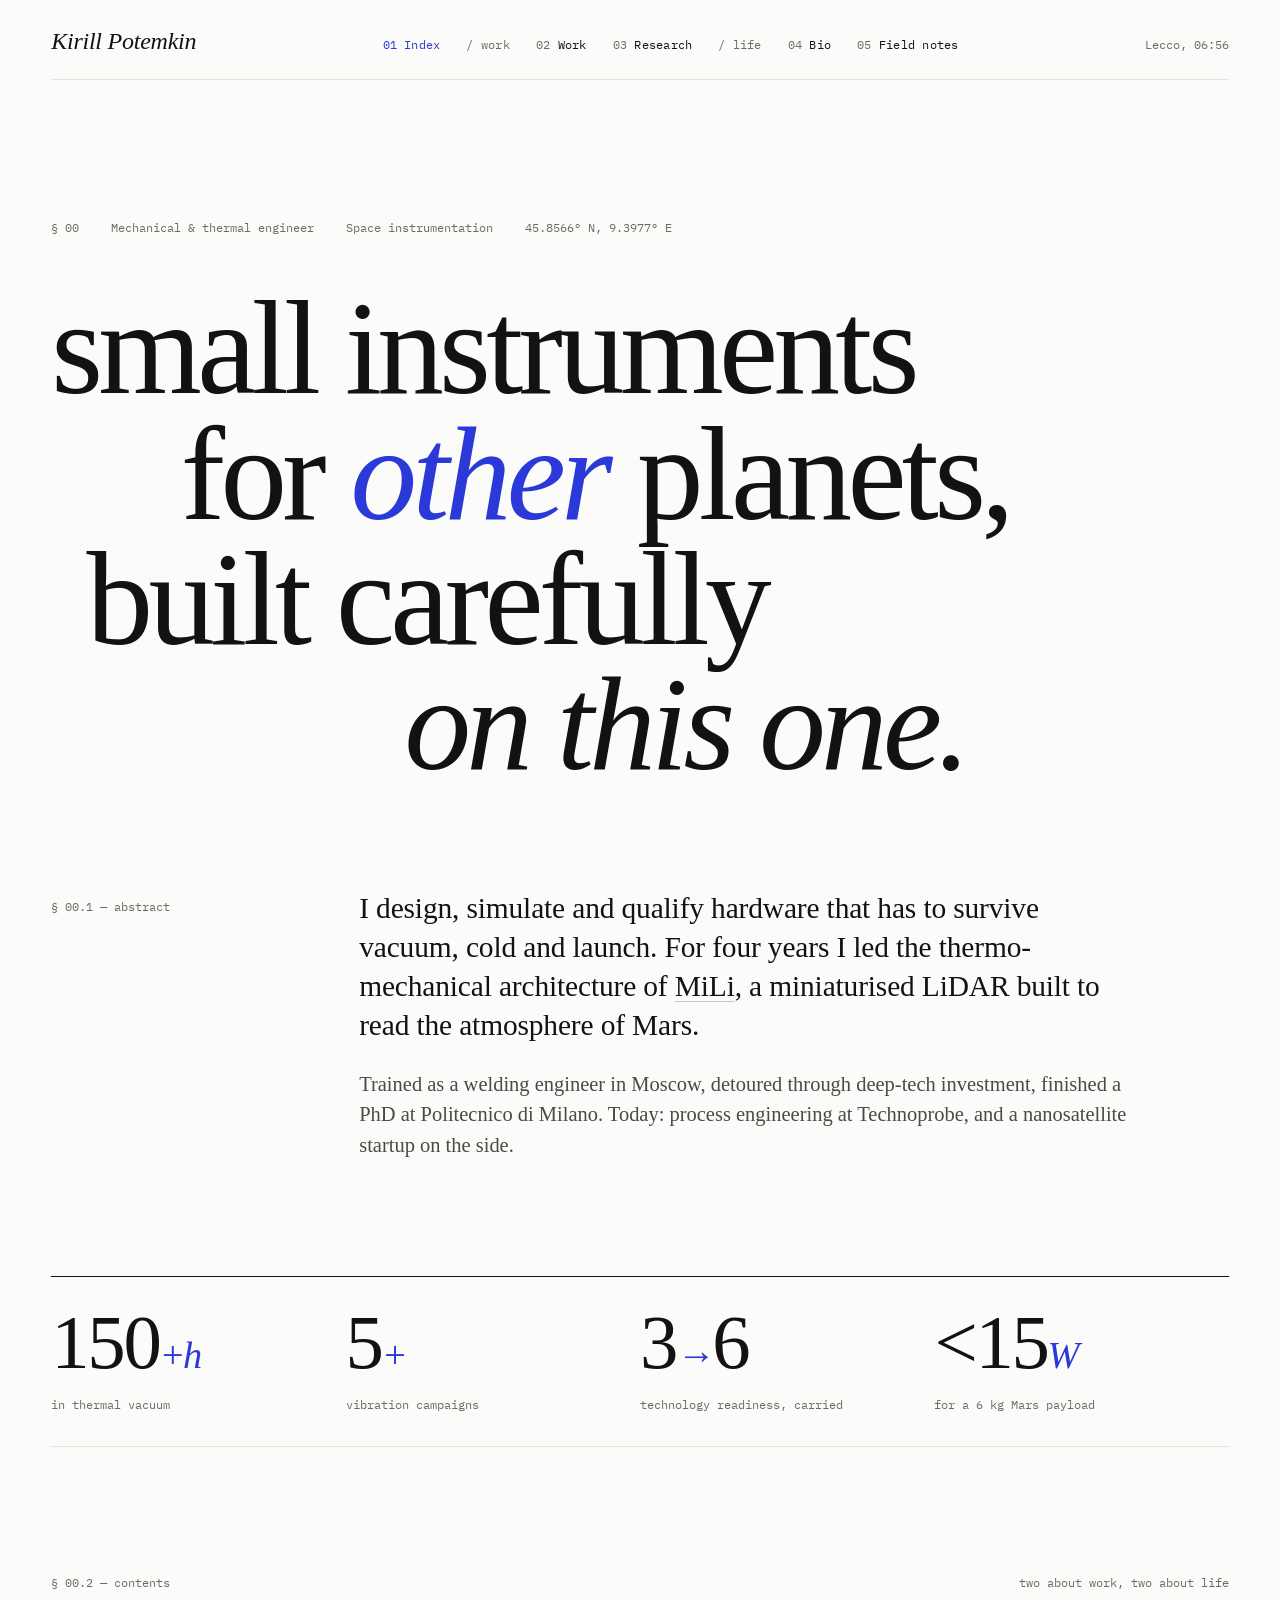
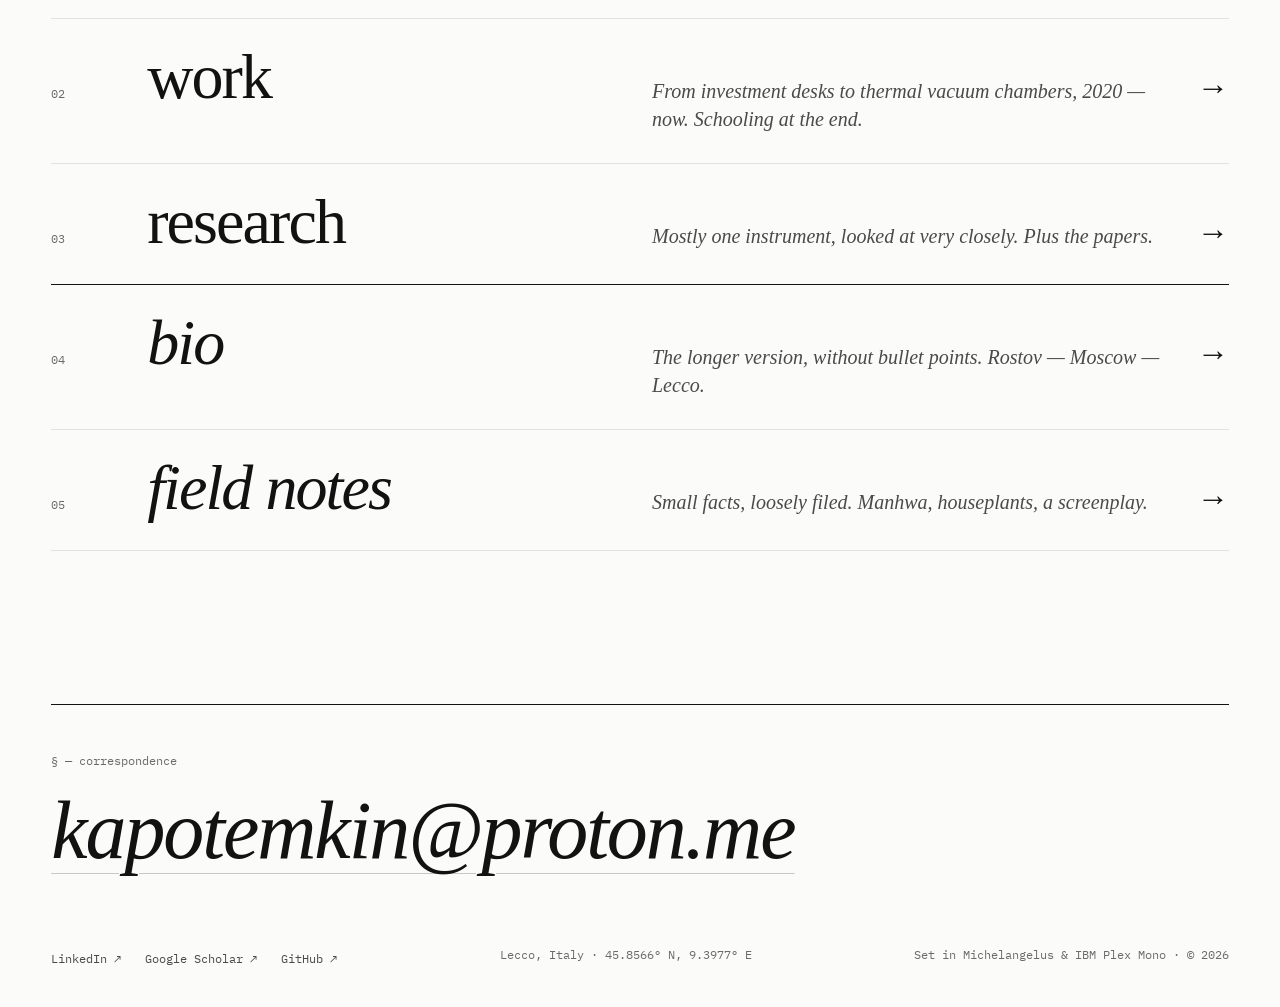
==== index.html @ 8a6700a3 "Accessibility and quality pass (UI UX Pro Max checklist) - skip link and <main> landmark - section l" ====
<!doctype html>
<html lang="en">
<head>
<meta charset="utf-8">
<meta name="viewport" content="width=device-width, initial-scale=1">
<title>Kirill Potemkin — Index</title>
<meta name="description" content="Kirill Potemkin — mechanical & thermal engineer, space instrumentation.">
<meta name="theme-color" content="#FBFBF9">
<link rel="icon" href="assets/favicon.svg" type="image/svg+xml">
<link rel="preload" href="assets/fonts/Michelangelus-Regular.woff2" as="font" type="font/woff2" crossorigin>
<link rel="preload" href="assets/fonts/Michelangelus-Italic.woff2" as="font" type="font/woff2" crossorigin>
<link rel="preconnect" href="https://fonts.googleapis.com">
<link rel="preconnect" href="https://fonts.gstatic.com" crossorigin>
<link href="https://fonts.googleapis.com/css2?family=IBM+Plex+Mono:wght@400;500&amp;display=swap" rel="stylesheet">
<link rel="stylesheet" href="assets/css/site.css">
</head>
<body>
<a class="skip" href="#main">Skip to content</a>
<div style="min-height: 100vh; min-height: 100dvh; background: #FBFBF9; color: #121212; font-family: 'Michelangelus', Georgia, serif; -webkit-font-smoothing: antialiased">
<div style="max-width: 1440px; margin: 0 auto; padding: 0 clamp(20px, 4vw, 56px); box-sizing: border-box">

<header style="display: flex; flex-wrap: wrap; align-items: baseline; justify-content: space-between; gap: 16px 40px; padding: 28px 0 22px; border-bottom: 1px solid #E3E2DD">
<a href="index.html" style="font-size: 24px; font-style: italic; letter-spacing: -0.01em">Kirill Potemkin</a>
<nav aria-label="Primary" style="display: flex; flex-wrap: wrap; align-items: baseline; gap: 8px 26px; font-family: 'IBM Plex Mono', ui-monospace, monospace; font-size: 12px; letter-spacing: 0.02em">
<a href="index.html" aria-current="page" style="color: #2B39D9">01&#160;Index</a>
<span style="color: #6B6B66">/ work</span>
<a href="work.html"><span style="color: #6B6B66">02</span>&#160;Work</a>
<a href="research.html"><span style="color: #6B6B66">03</span>&#160;Research</a>
<span style="color: #6B6B66">/ life</span>
<a href="bio.html"><span style="color: #6B6B66">04</span>&#160;Bio</a>
<a href="notes.html"><span style="color: #6B6B66">05</span>&#160;Field notes</a>
</nav>
<div style="font-family: 'IBM Plex Mono', ui-monospace, monospace; font-size: 12px; color: #6B6B66">Lecco, <time data-clock>--:--</time></div>
</header>

<main id="main">

<section style="padding: clamp(72px, 11vw, 168px) 0 clamp(64px, 8vw, 112px)">
<div style="display: flex; flex-wrap: wrap; gap: 8px 32px; margin-bottom: clamp(32px, 4vw, 56px); font-family: 'IBM Plex Mono', ui-monospace, monospace; font-size: 12px; color: #6B6B66">
<span>§ 00</span>
<span>Mechanical &amp; thermal engineer</span>
<span>Space instrumentation</span>
<span>45.8566° N, 9.3977° E</span>
</div>
<h1 style="margin: 0; font-weight: 400; font-size: clamp(52px, 10.4vw, 156px); line-height: 0.94; letter-spacing: -0.035em">
<span style="display: block">small instruments</span>
<span style="display: block; padding-left: 11%">for <em style="color: #2B39D9">other</em> planets,</span>
<span style="display: block; padding-left: 3%">built carefully</span>
<span style="display: block; padding-left: 30%"><em>on this one.</em></span>
</h1>
</section>

<section style="display: flex; flex-wrap: wrap; gap: 24px 48px; padding: 0 0 clamp(72px, 9vw, 128px)">
<h2 class="sec" style="flex: 0 0 260px; font-family: 'IBM Plex Mono', ui-monospace, monospace; font-size: 12px; color: #6B6B66; padding-top: 10px">§ 00.1 — abstract</h2>
<div style="flex: 1 1 520px; max-width: 780px">
<p style="margin: 0 0 24px; font-size: clamp(22px, 2.3vw, 31px); line-height: 1.32; letter-spacing: -0.005em; text-wrap: pretty">I design, simulate and qualify hardware that has to survive vacuum, cold and launch. For four years I led the thermo-mechanical architecture of <a href="research.html" class="ul">MiLi</a>, a miniaturised LiDAR built to read the atmosphere of Mars.</p>
<p style="margin: 0; font-size: clamp(19px, 1.6vw, 22px); line-height: 1.5; color: #4A4A46; text-wrap: pretty">Trained as a welding engineer in Moscow, detoured through deep-tech investment, finished a PhD at Politecnico di Milano. Today: process engineering at Technoprobe, and a nanosatellite startup on the side.</p>
</div>
</section>

<section aria-label="Readout" style="display: flex; flex-wrap: wrap; border-top: 1px solid #121212; border-bottom: 1px solid #E3E2DD">
<div style="flex: 1 1 240px; padding: 28px 24px 32px 0; box-sizing: border-box">
<div style="font-size: clamp(56px, 6vw, 88px); line-height: 1; letter-spacing: -0.03em">150<em style="font-size: 0.5em; color: #2B39D9">+h</em></div>
<div style="margin-top: 14px; font-family: 'IBM Plex Mono', ui-monospace, monospace; font-size: 12px; color: #6B6B66; line-height: 1.5">in thermal vacuum</div>
</div>
<div style="flex: 1 1 240px; padding: 28px 24px 32px 0; box-sizing: border-box">
<div style="font-size: clamp(56px, 6vw, 88px); line-height: 1; letter-spacing: -0.03em">5<em style="font-size: 0.5em; color: #2B39D9">+</em></div>
<div style="margin-top: 14px; font-family: 'IBM Plex Mono', ui-monospace, monospace; font-size: 12px; color: #6B6B66; line-height: 1.5">vibration campaigns</div>
</div>
<div style="flex: 1 1 240px; padding: 28px 24px 32px 0; box-sizing: border-box">
<div style="font-size: clamp(56px, 6vw, 88px); line-height: 1; letter-spacing: -0.03em">3<em style="font-size: 0.5em; color: #2B39D9">→</em>6</div>
<div style="margin-top: 14px; font-family: 'IBM Plex Mono', ui-monospace, monospace; font-size: 12px; color: #6B6B66; line-height: 1.5">technology readiness, carried</div>
</div>
<div style="flex: 1 1 240px; padding: 28px 0 32px 0; box-sizing: border-box">
<div style="font-size: clamp(56px, 6vw, 88px); line-height: 1; letter-spacing: -0.03em">&lt;15<em style="font-size: 0.5em; color: #2B39D9">W</em></div>
<div style="margin-top: 14px; font-family: 'IBM Plex Mono', ui-monospace, monospace; font-size: 12px; color: #6B6B66; line-height: 1.5">for a 6 kg Mars payload</div>
</div>
</section>

<section aria-label="Contents" style="padding: clamp(80px, 10vw, 144px) 0 0">
<div style="display: flex; flex-wrap: wrap; justify-content: space-between; gap: 8px 32px; margin-bottom: 28px; font-family: 'IBM Plex Mono', ui-monospace, monospace; font-size: 12px; color: #6B6B66">
<h2 class="sec">§ 00.2 — contents</h2>
<span>two about work, two about life</span>
</div>

<a href="work.html" class="row" style="display: flex; flex-wrap: wrap; align-items: baseline; gap: 8px 32px; padding: 26px 0 30px; border-top: 1px solid #E3E2DD">
<span style="flex: 0 0 64px; font-family: 'IBM Plex Mono', ui-monospace, monospace; font-size: 12px; color: #6B6B66">02</span>
<span style="flex: 1 1 300px; font-size: clamp(40px, 5vw, 72px); line-height: 1; letter-spacing: -0.03em">work</span>
<span style="flex: 1 1 340px; font-size: 20px; line-height: 1.4; color: #4A4A46; font-style: italic">From investment desks to thermal vacuum chambers, 2020 — now. Schooling at the end.</span>
<span class="arr" style="flex: 0 0 auto; font-size: 32px">→</span>
</a>
<a href="research.html" class="row" style="display: flex; flex-wrap: wrap; align-items: baseline; gap: 8px 32px; padding: 26px 0 30px; border-top: 1px solid #E3E2DD">
<span style="flex: 0 0 64px; font-family: 'IBM Plex Mono', ui-monospace, monospace; font-size: 12px; color: #6B6B66">03</span>
<span style="flex: 1 1 300px; font-size: clamp(40px, 5vw, 72px); line-height: 1; letter-spacing: -0.03em">research</span>
<span style="flex: 1 1 340px; font-size: 20px; line-height: 1.4; color: #4A4A46; font-style: italic">Mostly one instrument, looked at very closely. Plus the papers.</span>
<span class="arr" style="flex: 0 0 auto; font-size: 32px">→</span>
</a>
<a href="bio.html" class="row" style="display: flex; flex-wrap: wrap; align-items: baseline; gap: 8px 32px; padding: 26px 0 30px; border-top: 1px solid #121212">
<span style="flex: 0 0 64px; font-family: 'IBM Plex Mono', ui-monospace, monospace; font-size: 12px; color: #6B6B66">04</span>
<span style="flex: 1 1 300px; font-size: clamp(40px, 5vw, 72px); line-height: 1; letter-spacing: -0.03em"><em>bio</em></span>
<span style="flex: 1 1 340px; font-size: 20px; line-height: 1.4; color: #4A4A46; font-style: italic">The longer version, without bullet points. Rostov — Moscow — Lecco.</span>
<span class="arr" style="flex: 0 0 auto; font-size: 32px">→</span>
</a>
<a href="notes.html" class="row" style="display: flex; flex-wrap: wrap; align-items: baseline; gap: 8px 32px; padding: 26px 0 30px; border-top: 1px solid #E3E2DD; border-bottom: 1px solid #E3E2DD">
<span style="flex: 0 0 64px; font-family: 'IBM Plex Mono', ui-monospace, monospace; font-size: 12px; color: #6B6B66">05</span>
<span style="flex: 1 1 300px; font-size: clamp(40px, 5vw, 72px); line-height: 1; letter-spacing: -0.03em"><em>field notes</em></span>
<span style="flex: 1 1 340px; font-size: 20px; line-height: 1.4; color: #4A4A46; font-style: italic">Small facts, loosely filed. Manhwa, houseplants, a screenplay.</span>
<span class="arr" style="flex: 0 0 auto; font-size: 32px">→</span>
</a>
</section>

</main>

<footer style="margin-top: clamp(96px, 12vw, 176px); padding: 48px 0 36px; border-top: 1px solid #121212">
<div style="font-family: 'IBM Plex Mono', ui-monospace, monospace; font-size: 12px; color: #6B6B66; margin-bottom: 20px">§ — correspondence</div>
<a href="mailto:kapotemkin@proton.me" class="ul" style="font-size: clamp(34px, 6.4vw, 96px); line-height: 1.05; font-style: italic; letter-spacing: -0.025em; overflow-wrap: anywhere">kapotemkin@proton.me</a>
<div style="display: flex; flex-wrap: wrap; justify-content: space-between; gap: 16px 40px; margin-top: 72px; font-family: 'IBM Plex Mono', ui-monospace, monospace; font-size: 12px; color: #6B6B66">
<div style="display: flex; flex-wrap: wrap; gap: 8px 24px">
<a href="#" style="color: #4A4A46">LinkedIn ↗</a>
<a href="#" style="color: #4A4A46">Google Scholar ↗</a>
<a href="https://github.com/KiraKicka" style="color: #4A4A46">GitHub ↗</a>
</div>
<span>Lecco, Italy · 45.8566° N, 9.3977° E</span>
<span>Set in Michelangelus &amp; IBM Plex Mono · © 2026</span>
</div>
</footer>

</div>
</div>

<script src="assets/js/clock.js" defer></script>
</body>
</html>
---- assets/css/site.css ----
/* Kirill Potemkin — personal site
   Type: Michelangelus (display + text), IBM Plex Mono (annotations)
   Palette: paper #FBFBF9 · ink #121212 · muted #6B6B66 · rule #E3E2DD · signal #2B39D9 */

@font-face {
  font-family: "Michelangelus";
  src: url("../fonts/Michelangelus-Regular.woff2") format("woff2");
  font-weight: 400; font-style: normal; font-display: swap;
}
@font-face {
  font-family: "Michelangelus";
  src: url("../fonts/Michelangelus-Italic.woff2") format("woff2");
  font-weight: 400; font-style: italic; font-display: swap;
}
@font-face {
  font-family: "Michelangelus";
  src: url("../fonts/Michelangelus-Bold.woff2") format("woff2");
  font-weight: 700; font-style: normal; font-display: swap;
}
@font-face {
  font-family: "Michelangelus";
  src: url("../fonts/Michelangelus-BoldItalic.woff2") format("woff2");
  font-weight: 700; font-style: italic; font-display: swap;
}

html { -webkit-text-size-adjust: 100%; }
body { margin: 0; background: #FBFBF9; }

a { color: #121212; text-decoration: none; transition: color .2s; }
a:hover { color: #2B39D9; }
a:focus-visible { outline: 1px solid #2B39D9; outline-offset: 4px; }

::selection { background: #2B39D9; color: #FBFBF9; }

.ul {
  text-decoration: underline;
  text-decoration-thickness: 1px;
  text-underline-offset: 0.18em;
  text-decoration-color: #C8C7C1;
}
.ul:hover { text-decoration-color: #2B39D9; }

.row .arr { display: inline-block; transition: transform .3s ease; }
.row:hover .arr { transform: translateX(10px); }

.dropcap::first-letter {
  float: left;
  font-size: 4.6em;
  line-height: 0.78;
  padding: 0.06em 0.08em 0 0;
  font-style: italic;
  color: #2B39D9;
}

/* Section labels are real headings, styled by their inline annotation style */
h2.sec { margin: 0; font: inherit; color: inherit; letter-spacing: inherit; }

h1, h2, h3 { text-wrap: balance; }

/* Skip link: hidden until focused */
.skip {
  position: absolute; left: 16px; top: -100px; z-index: 10;
  padding: 10px 14px; background: #121212; color: #FBFBF9;
  font: 14px/1 "IBM Plex Mono", ui-monospace, monospace;
}
.skip:focus { top: 16px; color: #FBFBF9; }

/* Small text links still get a 24px target (WCAG 2.2 AA) */
header nav a,
footer > div a,
h2.sec + a {
  display: inline-flex; align-items: center; min-height: 24px;
}

[data-clock] { font-variant-numeric: tabular-nums; }

@media (prefers-reduced-motion: reduce) {
  * { transition: none !important; }
}
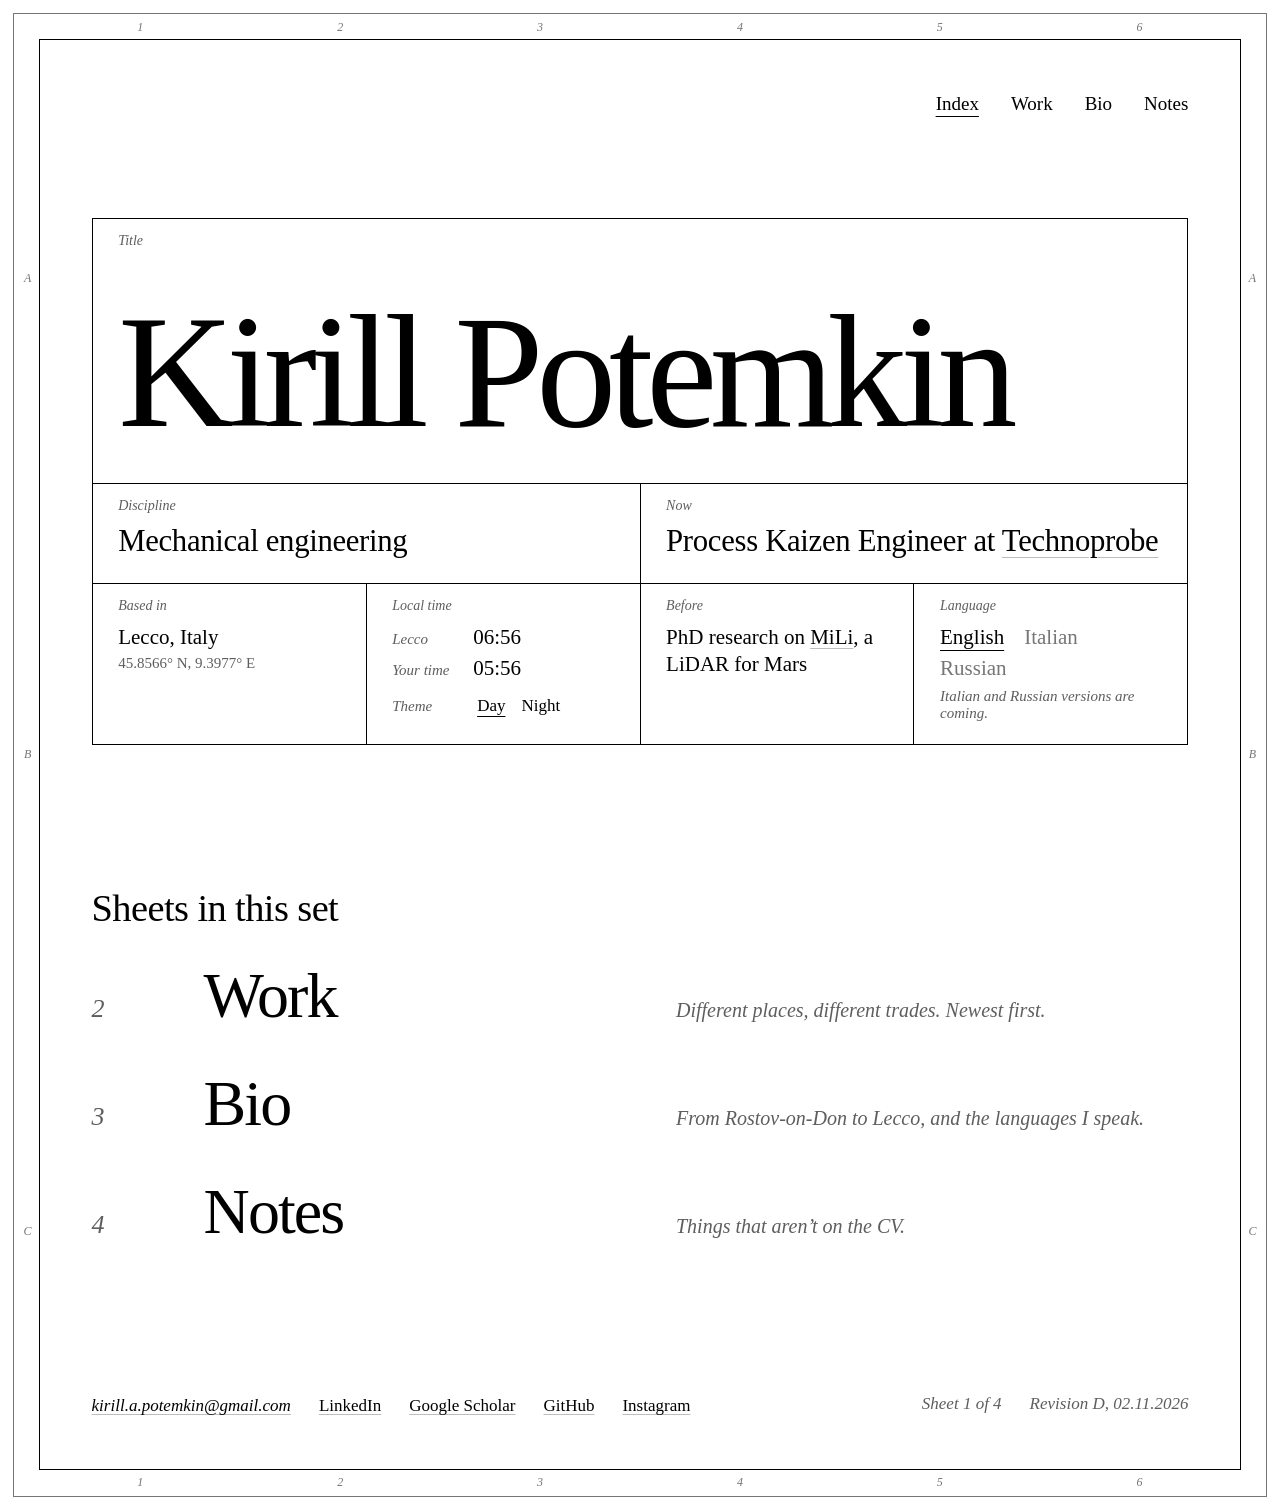
==== commit d287f37c: "Final version, revision D: static site for GitHub Pages Drawing-sheet design in Michelangelus with D" ====
--- a/index.html
+++ b/index.html
@@ -1,133 +1,167 @@
 <!doctype html>
-<html lang="en">
+<html lang="en" data-theme="day">
 <head>
 <meta charset="utf-8">
 <meta name="viewport" content="width=device-width, initial-scale=1">
-<title>Kirill Potemkin — Index</title>
-<meta name="description" content="Kirill Potemkin — mechanical & thermal engineer, space instrumentation.">
-<meta name="theme-color" content="#FBFBF9">
+<title>Kirill Potemkin</title>
+<meta name="description" content="Kirill Potemkin, mechanical engineer in Lecco, Italy. Process Kaizen Engineer at Technoprobe; before that, PhD research on MiLi, a LiDAR for Mars.">
+<meta property="og:type" content="website">
+<meta property="og:title" content="Kirill Potemkin">
+<meta property="og:description" content="Kirill Potemkin, mechanical engineer in Lecco, Italy. Process Kaizen Engineer at Technoprobe; before that, PhD research on MiLi, a LiDAR for Mars.">
+<meta name="color-scheme" content="light dark">
 <link rel="icon" href="assets/favicon.svg" type="image/svg+xml">
 <link rel="preload" href="assets/fonts/Michelangelus-Regular.woff2" as="font" type="font/woff2" crossorigin>
-<link rel="preload" href="assets/fonts/Michelangelus-Italic.woff2" as="font" type="font/woff2" crossorigin>
-<link rel="preconnect" href="https://fonts.googleapis.com">
-<link rel="preconnect" href="https://fonts.gstatic.com" crossorigin>
-<link href="https://fonts.googleapis.com/css2?family=IBM+Plex+Mono:wght@400;500&amp;display=swap" rel="stylesheet">
-<link rel="stylesheet" href="assets/css/site.css">
+<script>(function(){var t;try{t=localStorage.getItem('kp-theme')}catch(e){}if(t!=='day'&&t!=='night'){t='day';try{if(matchMedia('(prefers-color-scheme: dark)').matches)t='night'}catch(e){}}document.documentElement.setAttribute('data-theme',t)})()</script>
+<style>
+@font-face{font-family:"Michelangelus";src:url("assets/fonts/Michelangelus-Regular.woff2") format("woff2");font-weight:400;font-style:normal;font-display:swap}
+@font-face{font-family:"Michelangelus";src:url("assets/fonts/Michelangelus-Italic.woff2") format("woff2");font-weight:400;font-style:italic;font-display:swap}
+@font-face{font-family:"Michelangelus";src:url("assets/fonts/Michelangelus-Bold.woff2") format("woff2");font-weight:700;font-style:normal;font-display:swap}
+@font-face{font-family:"Michelangelus";src:url("assets/fonts/Michelangelus-BoldItalic.woff2") format("woff2");font-weight:700;font-style:italic;font-display:swap}
+:root{--paper:#FFFFFF;--ink:#000000;--text:#2B2B2B;--muted:#5E5E5E;--faint:#767676;--signal:#2B39D9;--rule-soft:#BDBDBD;color-scheme:light}
+:root[data-theme="night"]{--paper:#0F2341;--ink:#F2F4F8;--text:#DCE2EC;--muted:#A7B3C7;--faint:#8C9AB2;--signal:#9FB8FF;--rule-soft:#4A5D7E;color-scheme:dark}
+body{margin:0;background:var(--paper)}
+.tbtn{font:inherit;color:var(--ink);background:none;border:0;padding:0;min-height:24px;cursor:pointer;transition:color .2s}
+.tbtn:hover{color:var(--signal)}
+.tbtn:focus-visible{outline:1px solid var(--signal);outline-offset:4px}
+.tbtn.cur{text-decoration:underline;text-decoration-thickness:1px;text-underline-offset:.3em}
+a{color:var(--ink);text-decoration:none;transition:color .2s}
+a:hover{color:var(--signal)}
+a:focus-visible{outline:1px solid var(--signal);outline-offset:4px}
+nav a,footer a{display:inline-flex;align-items:center;min-height:24px}
+::selection{background:var(--signal);color:var(--paper)}
+.cv > div{border-left:1px solid var(--ink);border-top:1px solid var(--ink)}
+.u{text-decoration:underline;text-decoration-thickness:1px;text-underline-offset:.2em;text-decoration-color:var(--rule-soft)}
+.u:hover{text-decoration-color:var(--signal)}
+.cur{text-decoration:underline;text-decoration-thickness:1px;text-underline-offset:.3em}
+.sheet:hover .t{text-decoration:underline;text-decoration-thickness:1px;text-underline-offset:.12em;text-decoration-color:var(--signal)}
+.cv{grid-template-columns:repeat(4,minmax(0,1fr))}
+@media (max-width:760px){.cv{grid-template-columns:repeat(2,minmax(0,1fr))}.cv .w2{grid-column:1 / -1}}
+.ln{animation:rise .9s cubic-bezier(.2,.7,.1,1) both}
+@keyframes rise{from{opacity:0;transform:translateY(.25em)}to{opacity:1;transform:none}}
+.mid{display:inline-block;vertical-align:top;line-height:inherit;overflow:hidden;white-space:nowrap;max-width:0;transition:max-width .6s cubic-bezier(.2,.7,.1,1)}
+.mid>span{display:inline-block;color:var(--signal);opacity:0;transform:translateY(.18em);transition:opacity .4s ease .1s,transform .5s cubic-bezier(.2,.7,.1,1) .1s}
+.name:hover .mid,.name.on .mid{max-width:1.9em}
+.name:hover .mid>span,.name.on .mid>span{opacity:1;transform:none}
+@media (hover:none){.mid{max-width:1.9em}.mid>span{opacity:1;transform:none}}
+@media (prefers-reduced-motion:reduce){.ln{animation:none;opacity:1;transform:none}.mid,.mid>span{transition:none}}
+</style>
+<script src="assets/site.js" defer></script>
 </head>
 <body>
-<a class="skip" href="#main">Skip to content</a>
-<div style="min-height: 100vh; min-height: 100dvh; background: #FBFBF9; color: #121212; font-family: 'Michelangelus', Georgia, serif; -webkit-font-smoothing: antialiased">
-<div style="max-width: 1440px; margin: 0 auto; padding: 0 clamp(20px, 4vw, 56px); box-sizing: border-box">
+<div class="page" style="min-height: 100vh; background: var(--paper); color: var(--ink); font-family: 'Michelangelus', Georgia, serif; -webkit-font-smoothing: antialiased; padding: clamp(6px, 1vw, 14px); box-sizing: border-box; overflow-x: clip; display: flex; flex-direction: column">
+<div style="position: relative; flex: 1 0 auto; display: flex; flex-direction: column; width: 100%; max-width: calc(1440px + 2 * clamp(12px, 2vw, 28px)); margin: 0 auto; padding: clamp(12px, 2vw, 28px); border: 1px solid var(--faint); box-sizing: border-box">
+<div style="position: relative; flex: 1 0 auto; display: flex; flex-direction: column; border: 1px solid var(--ink); box-sizing: border-box">
 
-<header style="display: flex; flex-wrap: wrap; align-items: baseline; justify-content: space-between; gap: 16px 40px; padding: 28px 0 22px; border-bottom: 1px solid #E3E2DD">
-<a href="index.html" style="font-size: 24px; font-style: italic; letter-spacing: -0.01em">Kirill Potemkin</a>
-<nav aria-label="Primary" style="display: flex; flex-wrap: wrap; align-items: baseline; gap: 8px 26px; font-family: 'IBM Plex Mono', ui-monospace, monospace; font-size: 12px; letter-spacing: 0.02em">
-<a href="index.html" aria-current="page" style="color: #2B39D9">01&#160;Index</a>
-<span style="color: #6B6B66">/ work</span>
-<a href="work.html"><span style="color: #6B6B66">02</span>&#160;Work</a>
-<a href="research.html"><span style="color: #6B6B66">03</span>&#160;Research</a>
-<span style="color: #6B6B66">/ life</span>
-<a href="bio.html"><span style="color: #6B6B66">04</span>&#160;Bio</a>
-<a href="notes.html"><span style="color: #6B6B66">05</span>&#160;Field notes</a>
+<div aria-hidden="true" style="position: absolute; left: 0; right: 0; top: calc(-1 * clamp(12px, 2vw, 28px)); height: clamp(12px, 2vw, 28px); display: flex; justify-content: space-around; align-items: center; font-size: 12px; font-style: italic; color: var(--faint)">
+<span>1</span><span>2</span><span>3</span><span>4</span><span>5</span><span>6</span>
+</div>
+<div aria-hidden="true" style="position: absolute; top: 0; bottom: 0; left: calc(-1 * clamp(12px, 2vw, 28px)); width: clamp(12px, 2vw, 28px); display: flex; flex-direction: column; justify-content: space-around; align-items: center; font-size: 12px; font-style: italic; color: var(--faint)">
+<span>A</span><span>B</span><span>C</span>
+</div>
+<div aria-hidden="true" style="position: absolute; left: 0; right: 0; bottom: calc(-1 * clamp(12px, 2vw, 28px)); height: clamp(12px, 2vw, 28px); display: flex; justify-content: space-around; align-items: center; font-size: 12px; font-style: italic; color: var(--faint)">
+<span>1</span><span>2</span><span>3</span><span>4</span><span>5</span><span>6</span>
+</div>
+<div aria-hidden="true" style="position: absolute; top: 0; bottom: 0; right: calc(-1 * clamp(12px, 2vw, 28px)); width: clamp(12px, 2vw, 28px); display: flex; flex-direction: column; justify-content: space-around; align-items: center; font-size: 12px; font-style: italic; color: var(--faint)">
+<span>A</span><span>B</span><span>C</span>
+</div>
+
+<div style="flex: 1 0 auto; display: flex; flex-direction: column; padding: clamp(20px, 4vw, 56px)">
+
+<header style="display: flex; flex-wrap: wrap; align-items: baseline; justify-content: flex-end; gap: 16px 40px">
+<nav aria-label="Primary" style="display: flex; flex-wrap: wrap; align-items: baseline; gap: 8px 32px; font-size: 19px">
+<a href="index.html" class="cur" aria-current="page">Index</a>
+<a href="work.html">Work</a>
+<a href="bio.html">Bio</a>
+<a href="notes.html">Notes</a>
 </nav>
-<div style="font-family: 'IBM Plex Mono', ui-monospace, monospace; font-size: 12px; color: #6B6B66">Lecco, <time data-clock>--:--</time></div>
 </header>
 
-<main id="main">
+<main style="flex: 1 0 auto">
+<section aria-label="Cover" style="padding: clamp(56px, 8vw, 120px) 0 clamp(96px, 11vw, 160px)">
+<div class="cv" style="display: grid; border-right: 1px solid var(--ink); border-bottom: 1px solid var(--ink)">
+<div style="grid-column: 1 / -1; background: var(--paper); padding: 14px clamp(16px, 2vw, 28px) clamp(24px, 3vw, 44px)">
+<div style="font-size: 14px; font-style: italic; color: var(--muted)">Title</div>
+<h1 class="ln name" style="margin: clamp(24px, 4vw, 64px) 0 0; font-weight: 400; font-size: clamp(60px, 12.5vw, 196px); line-height: 0.9; letter-spacing: -0.045em">Kirill<span class="mid" aria-hidden="true"><span>&#160;A.</span></span> Potemkin</h1>
+</div>
+<div style="grid-column: span 2; background: var(--paper); padding: 14px clamp(16px, 2vw, 28px) 24px">
+<div style="font-size: 14px; font-style: italic; color: var(--muted); margin-bottom: 10px">Discipline</div>
+<div style="font-size: clamp(24px, 2.4vw, 34px); line-height: 1.15; letter-spacing: -0.01em">Mechanical engineering</div>
+</div>
+<div style="grid-column: span 2; background: var(--paper); padding: 14px clamp(16px, 2vw, 28px) 24px">
+<div style="font-size: 14px; font-style: italic; color: var(--muted); margin-bottom: 10px">Now</div>
+<div style="font-size: clamp(24px, 2.4vw, 34px); line-height: 1.15; letter-spacing: -0.01em">Process Kaizen Engineer at <a href="work.html" class="u">Technoprobe</a></div>
+</div>
+<div style="background: var(--paper); padding: 14px clamp(16px, 2vw, 28px) 22px">
+<div style="font-size: 14px; font-style: italic; color: var(--muted); margin-bottom: 10px">Based in</div>
+<div style="font-size: 21px; line-height: 1.3">Lecco, Italy</div>
+<div style="font-size: 15px; color: var(--muted); margin-top: 4px">45.8566° N, 9.3977° E</div>
+</div>
+<div style="background: var(--paper); padding: 14px clamp(16px, 2vw, 28px) 22px">
+<div style="font-size: 14px; font-style: italic; color: var(--muted); margin-bottom: 10px">Local time</div>
+<div style="display: flex; align-items: baseline; gap: 12px; font-size: 21px; line-height: 1.3; font-variant-numeric: tabular-nums"><span style="font-size: 15px; font-style: italic; color: var(--muted); min-width: 4.6em">Lecco</span><time data-clock="Europe/Rome">--:--</time></div>
+<div data-yours style="display: flex; align-items: baseline; gap: 12px; margin-top: 4px; font-size: 21px; line-height: 1.3; font-variant-numeric: tabular-nums"><span style="font-size: 15px; font-style: italic; color: var(--muted); min-width: 4.6em">Your time</span><time data-clock>--:--</time></div>
 
-<section style="padding: clamp(72px, 11vw, 168px) 0 clamp(64px, 8vw, 112px)">
-<div style="display: flex; flex-wrap: wrap; gap: 8px 32px; margin-bottom: clamp(32px, 4vw, 56px); font-family: 'IBM Plex Mono', ui-monospace, monospace; font-size: 12px; color: #6B6B66">
-<span>§ 00</span>
-<span>Mechanical &amp; thermal engineer</span>
-<span>Space instrumentation</span>
-<span>45.8566° N, 9.3977° E</span>
+<div role="group" aria-label="Theme" style="display: flex; align-items: center; gap: 4px 16px; margin-top: 12px; font-size: 17px">
+<span style="font-size: 15px; font-style: italic; color: var(--muted); min-width: 4.6em">Theme</span>
+<button type="button" class="tbtn" aria-pressed="false" data-set-theme="day">Day</button>
+<button type="button" class="tbtn" aria-pressed="false" data-set-theme="night">Night</button>
 </div>
-<h1 style="margin: 0; font-weight: 400; font-size: clamp(52px, 10.4vw, 156px); line-height: 0.94; letter-spacing: -0.035em">
-<span style="display: block">small instruments</span>
-<span style="display: block; padding-left: 11%">for <em style="color: #2B39D9">other</em> planets,</span>
-<span style="display: block; padding-left: 3%">built carefully</span>
-<span style="display: block; padding-left: 30%"><em>on this one.</em></span>
-</h1>
-</section>
-
-<section style="display: flex; flex-wrap: wrap; gap: 24px 48px; padding: 0 0 clamp(72px, 9vw, 128px)">
-<h2 class="sec" style="flex: 0 0 260px; font-family: 'IBM Plex Mono', ui-monospace, monospace; font-size: 12px; color: #6B6B66; padding-top: 10px">§ 00.1 — abstract</h2>
-<div style="flex: 1 1 520px; max-width: 780px">
-<p style="margin: 0 0 24px; font-size: clamp(22px, 2.3vw, 31px); line-height: 1.32; letter-spacing: -0.005em; text-wrap: pretty">I design, simulate and qualify hardware that has to survive vacuum, cold and launch. For four years I led the thermo-mechanical architecture of <a href="research.html" class="ul">MiLi</a>, a miniaturised LiDAR built to read the atmosphere of Mars.</p>
-<p style="margin: 0; font-size: clamp(19px, 1.6vw, 22px); line-height: 1.5; color: #4A4A46; text-wrap: pretty">Trained as a welding engineer in Moscow, detoured through deep-tech investment, finished a PhD at Politecnico di Milano. Today: process engineering at Technoprobe, and a nanosatellite startup on the side.</p>
+</div>
+<div class="w2" style="background: var(--paper); padding: 14px clamp(16px, 2vw, 28px) 22px">
+<div style="font-size: 14px; font-style: italic; color: var(--muted); margin-bottom: 10px">Before</div>
+<div style="font-size: 21px; line-height: 1.3">PhD research on <a href="research.html" class="u">MiLi</a>, a LiDAR for Mars</div>
+</div>
+<div class="w2" style="background: var(--paper); padding: 14px clamp(16px, 2vw, 28px) 22px">
+<div style="font-size: 14px; font-style: italic; color: var(--muted); margin-bottom: 10px">Language</div>
+<div style="display: flex; flex-wrap: wrap; align-items: baseline; gap: 4px 20px; font-size: 21px; line-height: 1.3">
+<a href="index.html" class="cur" lang="en" aria-current="true">English</a>
+<span aria-disabled="true" style="color: var(--faint)">Italian</span>
+<span aria-disabled="true" style="color: var(--faint)">Russian</span>
+</div>
+<div style="font-size: 15px; font-style: italic; color: var(--muted); margin-top: 6px">Italian and Russian versions are coming.</div>
+</div>
 </div>
 </section>
 
-<section aria-label="Readout" style="display: flex; flex-wrap: wrap; border-top: 1px solid #121212; border-bottom: 1px solid #E3E2DD">
-<div style="flex: 1 1 240px; padding: 28px 24px 32px 0; box-sizing: border-box">
-<div style="font-size: clamp(56px, 6vw, 88px); line-height: 1; letter-spacing: -0.03em">150<em style="font-size: 0.5em; color: #2B39D9">+h</em></div>
-<div style="margin-top: 14px; font-family: 'IBM Plex Mono', ui-monospace, monospace; font-size: 12px; color: #6B6B66; line-height: 1.5">in thermal vacuum</div>
-</div>
-<div style="flex: 1 1 240px; padding: 28px 24px 32px 0; box-sizing: border-box">
-<div style="font-size: clamp(56px, 6vw, 88px); line-height: 1; letter-spacing: -0.03em">5<em style="font-size: 0.5em; color: #2B39D9">+</em></div>
-<div style="margin-top: 14px; font-family: 'IBM Plex Mono', ui-monospace, monospace; font-size: 12px; color: #6B6B66; line-height: 1.5">vibration campaigns</div>
-</div>
-<div style="flex: 1 1 240px; padding: 28px 24px 32px 0; box-sizing: border-box">
-<div style="font-size: clamp(56px, 6vw, 88px); line-height: 1; letter-spacing: -0.03em">3<em style="font-size: 0.5em; color: #2B39D9">→</em>6</div>
-<div style="margin-top: 14px; font-family: 'IBM Plex Mono', ui-monospace, monospace; font-size: 12px; color: #6B6B66; line-height: 1.5">technology readiness, carried</div>
-</div>
-<div style="flex: 1 1 240px; padding: 28px 0 32px 0; box-sizing: border-box">
-<div style="font-size: clamp(56px, 6vw, 88px); line-height: 1; letter-spacing: -0.03em">&lt;15<em style="font-size: 0.5em; color: #2B39D9">W</em></div>
-<div style="margin-top: 14px; font-family: 'IBM Plex Mono', ui-monospace, monospace; font-size: 12px; color: #6B6B66; line-height: 1.5">for a 6 kg Mars payload</div>
-</div>
+<section aria-labelledby="sheets">
+<h2 id="sheets" style="margin: 0 0 12px; font-weight: 400; font-size: clamp(30px, 3vw, 40px); letter-spacing: -0.015em">Sheets in this set</h2>
+<ol style="list-style: none; margin: 0; padding: 0">
+<li><a href="work.html" class="sheet" style="display: flex; flex-wrap: wrap; align-items: baseline; gap: 4px 40px; padding: 22px 0">
+<span style="flex: 0 0 72px; font-size: 26px; font-style: italic; color: var(--muted)">2</span>
+<span class="t" style="flex: 1 1 280px; font-size: clamp(40px, 5vw, 72px); line-height: 1; letter-spacing: -0.03em">Work</span>
+<span style="flex: 1 1 360px; font-size: 20px; line-height: 1.45; color: var(--muted); font-style: italic">Different places, different trades. Newest first.</span>
+</a></li>
+<li><a href="bio.html" class="sheet" style="display: flex; flex-wrap: wrap; align-items: baseline; gap: 4px 40px; padding: 22px 0">
+<span style="flex: 0 0 72px; font-size: 26px; font-style: italic; color: var(--muted)">3</span>
+<span class="t" style="flex: 1 1 280px; font-size: clamp(40px, 5vw, 72px); line-height: 1; letter-spacing: -0.03em">Bio</span>
+<span style="flex: 1 1 360px; font-size: 20px; line-height: 1.45; color: var(--muted); font-style: italic">From Rostov-on-Don to Lecco, and the languages I speak.</span>
+</a></li>
+<li><a href="notes.html" class="sheet" style="display: flex; flex-wrap: wrap; align-items: baseline; gap: 4px 40px; padding: 22px 0">
+<span style="flex: 0 0 72px; font-size: 26px; font-style: italic; color: var(--muted)">4</span>
+<span class="t" style="flex: 1 1 280px; font-size: clamp(40px, 5vw, 72px); line-height: 1; letter-spacing: -0.03em">Notes</span>
+<span style="flex: 1 1 360px; font-size: 20px; line-height: 1.45; color: var(--muted); font-style: italic">Things that aren’t on the CV.</span>
+</a></li>
+</ol>
 </section>
-
-<section aria-label="Contents" style="padding: clamp(80px, 10vw, 144px) 0 0">
-<div style="display: flex; flex-wrap: wrap; justify-content: space-between; gap: 8px 32px; margin-bottom: 28px; font-family: 'IBM Plex Mono', ui-monospace, monospace; font-size: 12px; color: #6B6B66">
-<h2 class="sec">§ 00.2 — contents</h2>
-<span>two about work, two about life</span>
-</div>
-
-<a href="work.html" class="row" style="display: flex; flex-wrap: wrap; align-items: baseline; gap: 8px 32px; padding: 26px 0 30px; border-top: 1px solid #E3E2DD">
-<span style="flex: 0 0 64px; font-family: 'IBM Plex Mono', ui-monospace, monospace; font-size: 12px; color: #6B6B66">02</span>
-<span style="flex: 1 1 300px; font-size: clamp(40px, 5vw, 72px); line-height: 1; letter-spacing: -0.03em">work</span>
-<span style="flex: 1 1 340px; font-size: 20px; line-height: 1.4; color: #4A4A46; font-style: italic">From investment desks to thermal vacuum chambers, 2020 — now. Schooling at the end.</span>
-<span class="arr" style="flex: 0 0 auto; font-size: 32px">→</span>
-</a>
-<a href="research.html" class="row" style="display: flex; flex-wrap: wrap; align-items: baseline; gap: 8px 32px; padding: 26px 0 30px; border-top: 1px solid #E3E2DD">
-<span style="flex: 0 0 64px; font-family: 'IBM Plex Mono', ui-monospace, monospace; font-size: 12px; color: #6B6B66">03</span>
-<span style="flex: 1 1 300px; font-size: clamp(40px, 5vw, 72px); line-height: 1; letter-spacing: -0.03em">research</span>
-<span style="flex: 1 1 340px; font-size: 20px; line-height: 1.4; color: #4A4A46; font-style: italic">Mostly one instrument, looked at very closely. Plus the papers.</span>
-<span class="arr" style="flex: 0 0 auto; font-size: 32px">→</span>
-</a>
-<a href="bio.html" class="row" style="display: flex; flex-wrap: wrap; align-items: baseline; gap: 8px 32px; padding: 26px 0 30px; border-top: 1px solid #121212">
-<span style="flex: 0 0 64px; font-family: 'IBM Plex Mono', ui-monospace, monospace; font-size: 12px; color: #6B6B66">04</span>
-<span style="flex: 1 1 300px; font-size: clamp(40px, 5vw, 72px); line-height: 1; letter-spacing: -0.03em"><em>bio</em></span>
-<span style="flex: 1 1 340px; font-size: 20px; line-height: 1.4; color: #4A4A46; font-style: italic">The longer version, without bullet points. Rostov — Moscow — Lecco.</span>
-<span class="arr" style="flex: 0 0 auto; font-size: 32px">→</span>
-</a>
-<a href="notes.html" class="row" style="display: flex; flex-wrap: wrap; align-items: baseline; gap: 8px 32px; padding: 26px 0 30px; border-top: 1px solid #E3E2DD; border-bottom: 1px solid #E3E2DD">
-<span style="flex: 0 0 64px; font-family: 'IBM Plex Mono', ui-monospace, monospace; font-size: 12px; color: #6B6B66">05</span>
-<span style="flex: 1 1 300px; font-size: clamp(40px, 5vw, 72px); line-height: 1; letter-spacing: -0.03em"><em>field notes</em></span>
-<span style="flex: 1 1 340px; font-size: 20px; line-height: 1.4; color: #4A4A46; font-style: italic">Small facts, loosely filed. Manhwa, houseplants, a screenplay.</span>
-<span class="arr" style="flex: 0 0 auto; font-size: 32px">→</span>
-</a>
-</section>
-
 </main>
 
-<footer style="margin-top: clamp(96px, 12vw, 176px); padding: 48px 0 36px; border-top: 1px solid #121212">
-<div style="font-family: 'IBM Plex Mono', ui-monospace, monospace; font-size: 12px; color: #6B6B66; margin-bottom: 20px">§ — correspondence</div>
-<a href="mailto:kapotemkin@proton.me" class="ul" style="font-size: clamp(34px, 6.4vw, 96px); line-height: 1.05; font-style: italic; letter-spacing: -0.025em; overflow-wrap: anywhere">kapotemkin@proton.me</a>
-<div style="display: flex; flex-wrap: wrap; justify-content: space-between; gap: 16px 40px; margin-top: 72px; font-family: 'IBM Plex Mono', ui-monospace, monospace; font-size: 12px; color: #6B6B66">
-<div style="display: flex; flex-wrap: wrap; gap: 8px 24px">
-<a href="#" style="color: #4A4A46">LinkedIn ↗</a>
-<a href="#" style="color: #4A4A46">Google Scholar ↗</a>
-<a href="https://github.com/KiraKicka" style="color: #4A4A46">GitHub ↗</a>
+<footer style="margin-top: clamp(96px, 10vw, 144px); display: flex; flex-wrap: wrap; justify-content: space-between; gap: 12px 40px; font-size: 17px; color: var(--muted)">
+<div style="display: flex; flex-wrap: wrap; gap: 4px 28px">
+<a href="#" data-email class="u" style="font-style: italic">email</a>
+<a href="https://www.linkedin.com/in/kirakicka" class="u">LinkedIn</a>
+<a href="#" class="u">Google Scholar</a>
+<a href="https://github.com/KiraKicka" class="u">GitHub</a>
+<a href="https://www.instagram.com/kirakicka" class="u">Instagram</a>
 </div>
-<span>Lecco, Italy · 45.8566° N, 9.3977° E</span>
-<span>Set in Michelangelus &amp; IBM Plex Mono · © 2026</span>
+<div style="display: flex; flex-wrap: wrap; gap: 4px 28px; font-style: italic">
+<span>Sheet 1 of 4</span>
+<span>Revision D, 02.11.2026</span>
 </div>
 </footer>
 
 </div>
 </div>
-
-<script src="assets/js/clock.js" defer></script>
+</div>
+</div>
 </body>
 </html>
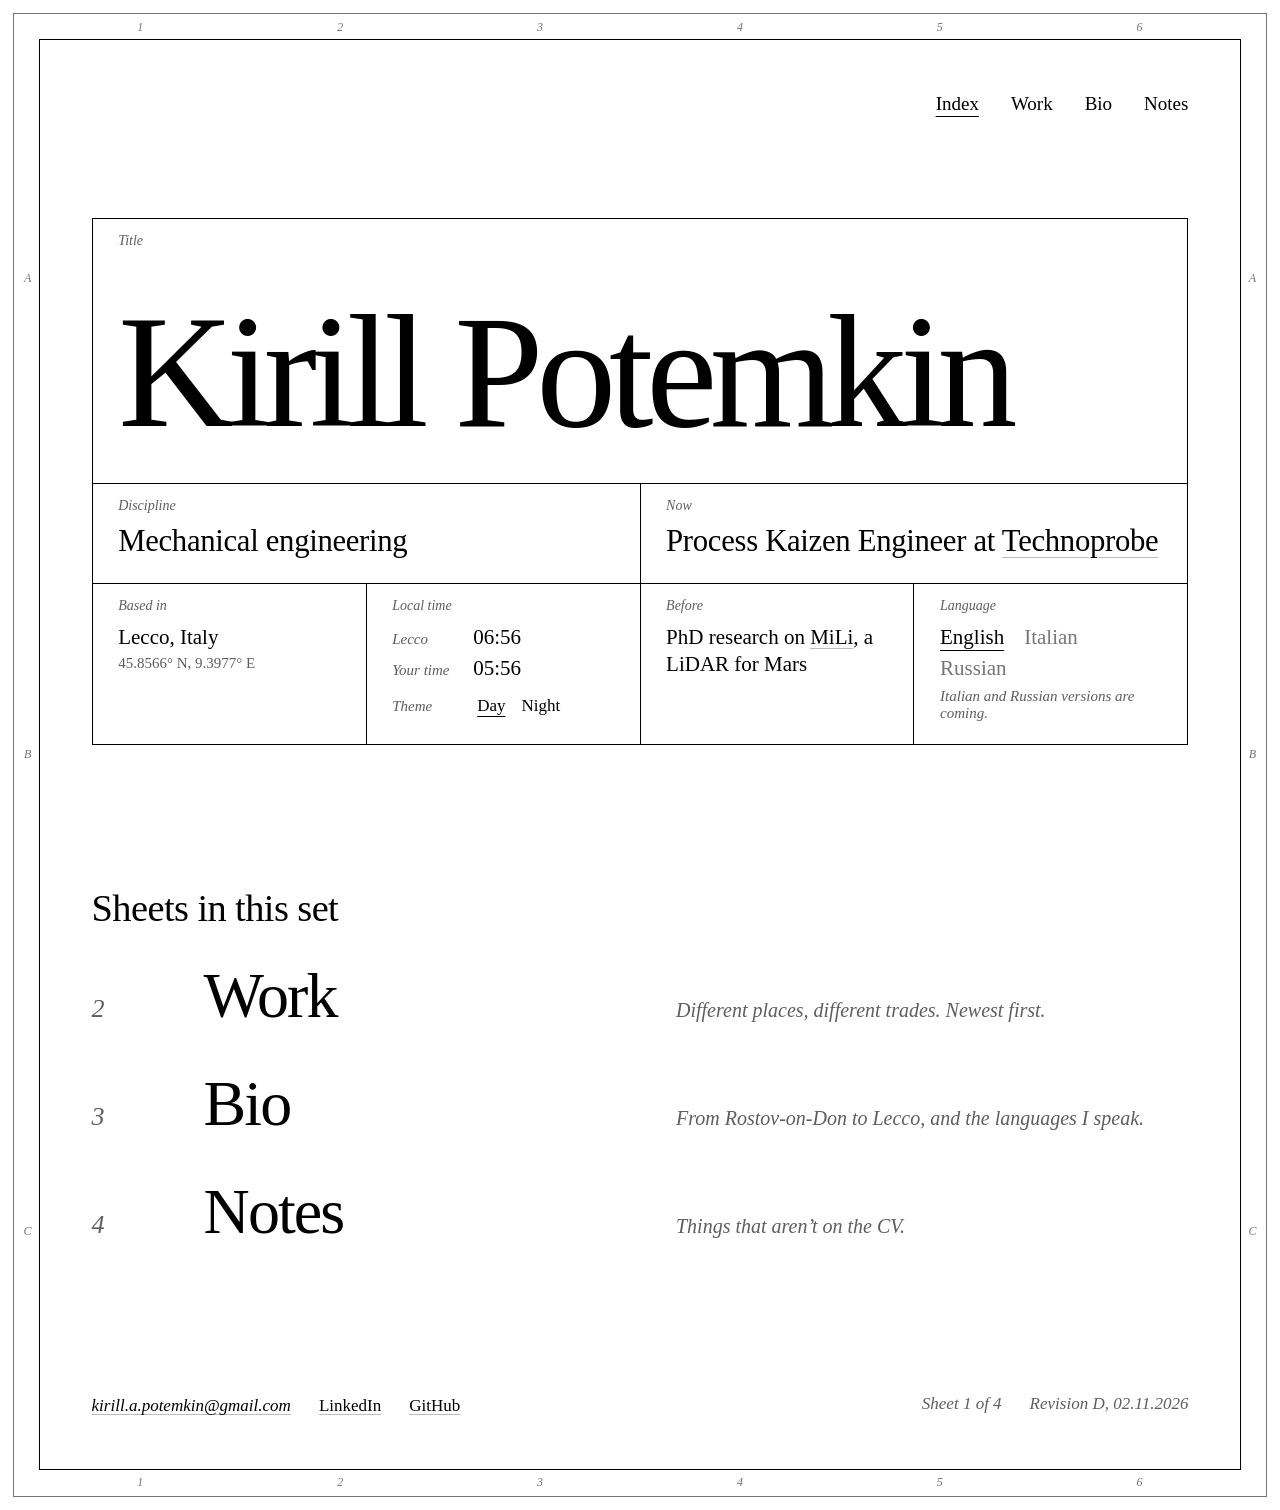
==== commit 59f26730: "Remove Instagram; keep Google Scholar only on the research page Co-Authored-By: Claude Opus 5.5 <nor" ====
--- a/index.html
+++ b/index.html
@@ -8,6 +8,8 @@
 <meta property="og:type" content="website">
 <meta property="og:title" content="Kirill Potemkin">
 <meta property="og:description" content="Kirill Potemkin, mechanical engineer in Lecco, Italy. Process Kaizen Engineer at Technoprobe; before that, PhD research on MiLi, a LiDAR for Mars.">
+<meta property="og:url" content="https://andreevi.ch/">
+<link rel="canonical" href="https://andreevi.ch/">
 <meta name="color-scheme" content="light dark">
 <link rel="icon" href="assets/favicon.svg" type="image/svg+xml">
 <link rel="preload" href="assets/fonts/Michelangelus-Regular.woff2" as="font" type="font/woff2" crossorigin>
@@ -149,9 +151,7 @@
 <div style="display: flex; flex-wrap: wrap; gap: 4px 28px">
 <a href="#" data-email class="u" style="font-style: italic">email</a>
 <a href="https://www.linkedin.com/in/kirakicka" class="u">LinkedIn</a>
-<a href="#" class="u">Google Scholar</a>
 <a href="https://github.com/KiraKicka" class="u">GitHub</a>
-<a href="https://www.instagram.com/kirakicka" class="u">Instagram</a>
 </div>
 <div style="display: flex; flex-wrap: wrap; gap: 4px 28px; font-style: italic">
 <span>Sheet 1 of 4</span>
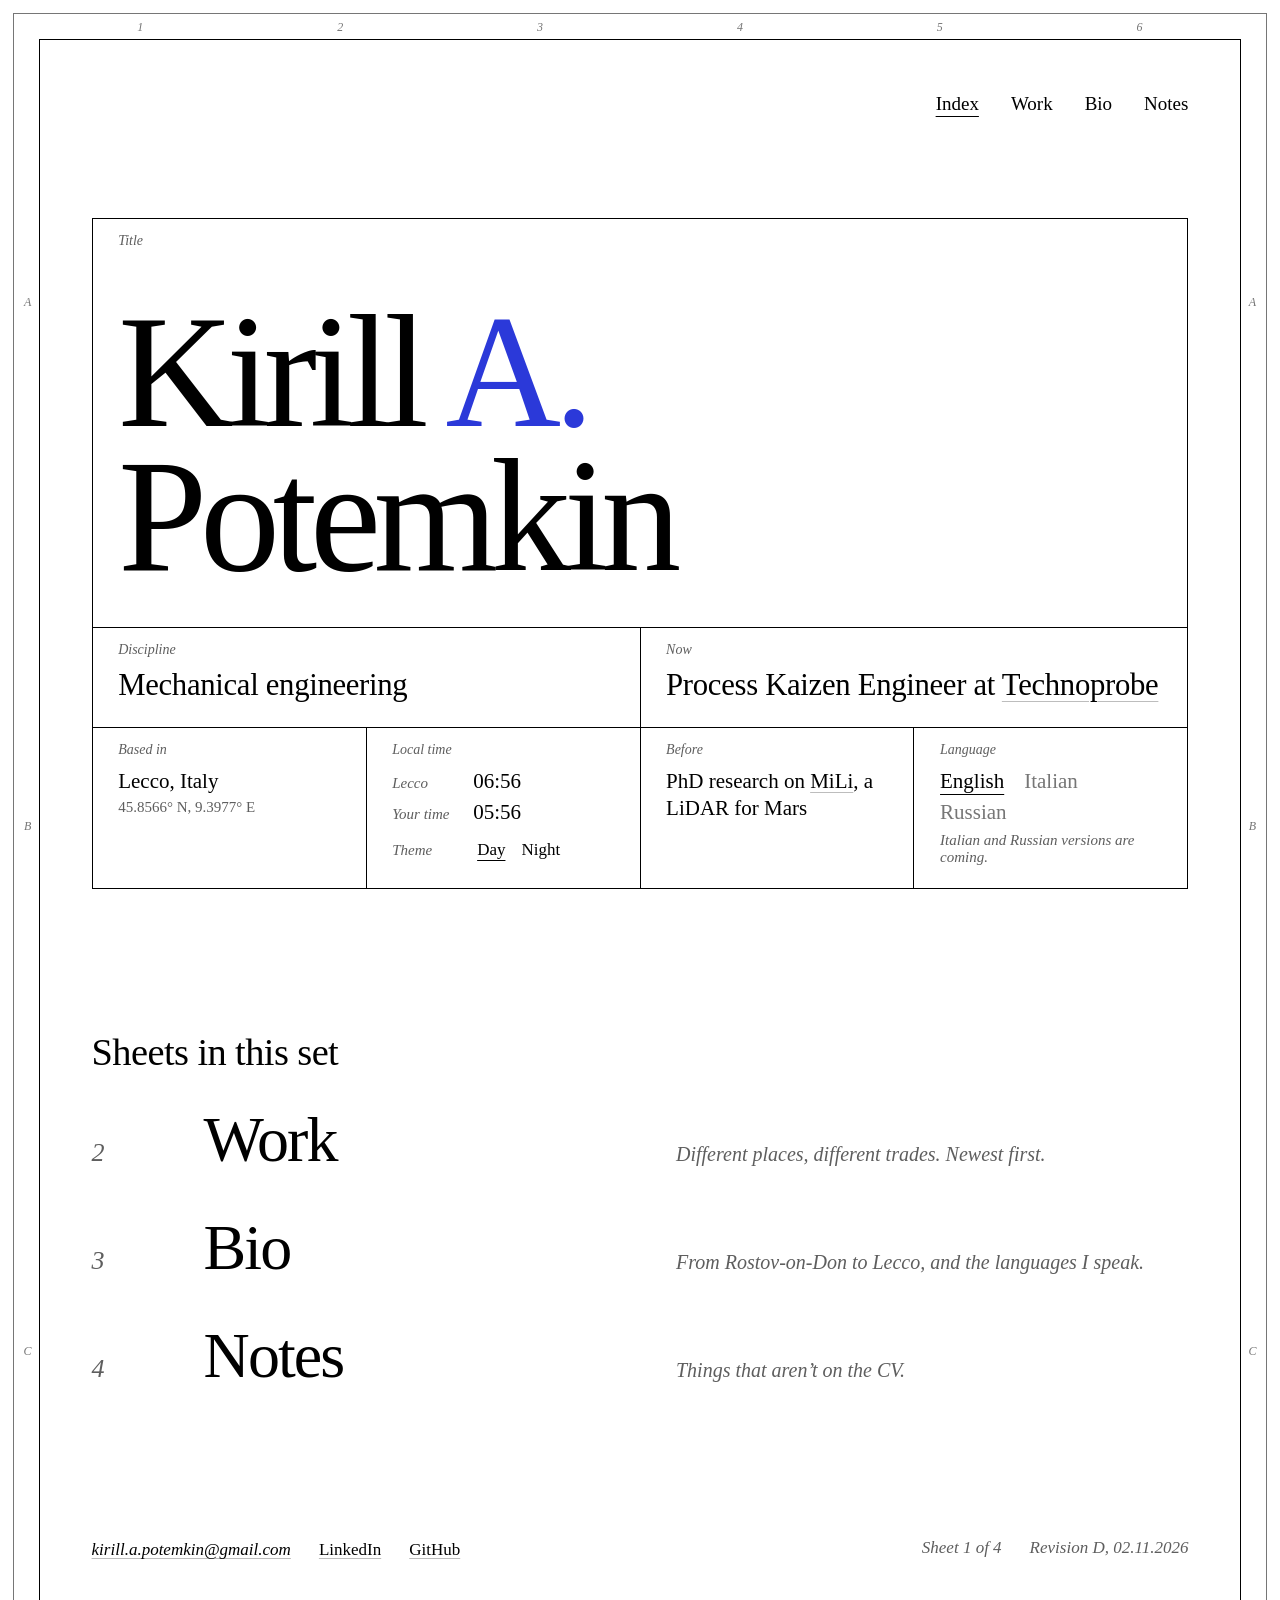
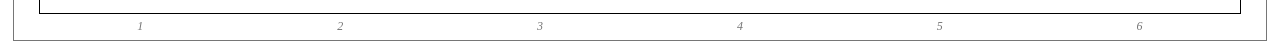
==== commit dce4dbc6: "Reveal the "A." on load, slower, instead of on hover The middle initial now opens right after the na" ====
--- a/index.html
+++ b/index.html
@@ -40,12 +40,11 @@
 @media (max-width:760px){.cv{grid-template-columns:repeat(2,minmax(0,1fr))}.cv .w2{grid-column:1 / -1}}
 .ln{animation:rise .9s cubic-bezier(.2,.7,.1,1) both}
 @keyframes rise{from{opacity:0;transform:translateY(.25em)}to{opacity:1;transform:none}}
-.mid{display:inline-block;vertical-align:top;line-height:inherit;overflow:hidden;white-space:nowrap;max-width:0;transition:max-width .6s cubic-bezier(.2,.7,.1,1)}
-.mid>span{display:inline-block;color:var(--signal);opacity:0;transform:translateY(.18em);transition:opacity .4s ease .1s,transform .5s cubic-bezier(.2,.7,.1,1) .1s}
-.name:hover .mid,.name.on .mid{max-width:1.9em}
-.name:hover .mid>span,.name.on .mid>span{opacity:1;transform:none}
-@media (hover:none){.mid{max-width:1.9em}.mid>span{opacity:1;transform:none}}
-@media (prefers-reduced-motion:reduce){.ln{animation:none;opacity:1;transform:none}.mid,.mid>span{transition:none}}
+.mid{display:inline-block;vertical-align:top;line-height:inherit;overflow:hidden;white-space:nowrap;max-width:0;animation:mid-open 1.6s cubic-bezier(.45,0,.15,1) 1.1s forwards}
+.mid>span{display:inline-block;color:var(--signal);opacity:0;transform:translateY(.18em);animation:mid-in 1.4s cubic-bezier(.2,.7,.1,1) 1.6s forwards}
+@keyframes mid-open{to{max-width:1.1em}}
+@keyframes mid-in{to{opacity:1;transform:none}}
+@media (prefers-reduced-motion:reduce){.ln{animation:none;opacity:1;transform:none}.mid{animation:none;max-width:1.1em}.mid>span{animation:none;opacity:1;transform:none}}
 </style>
 <script src="assets/site.js" defer></script>
 </head>
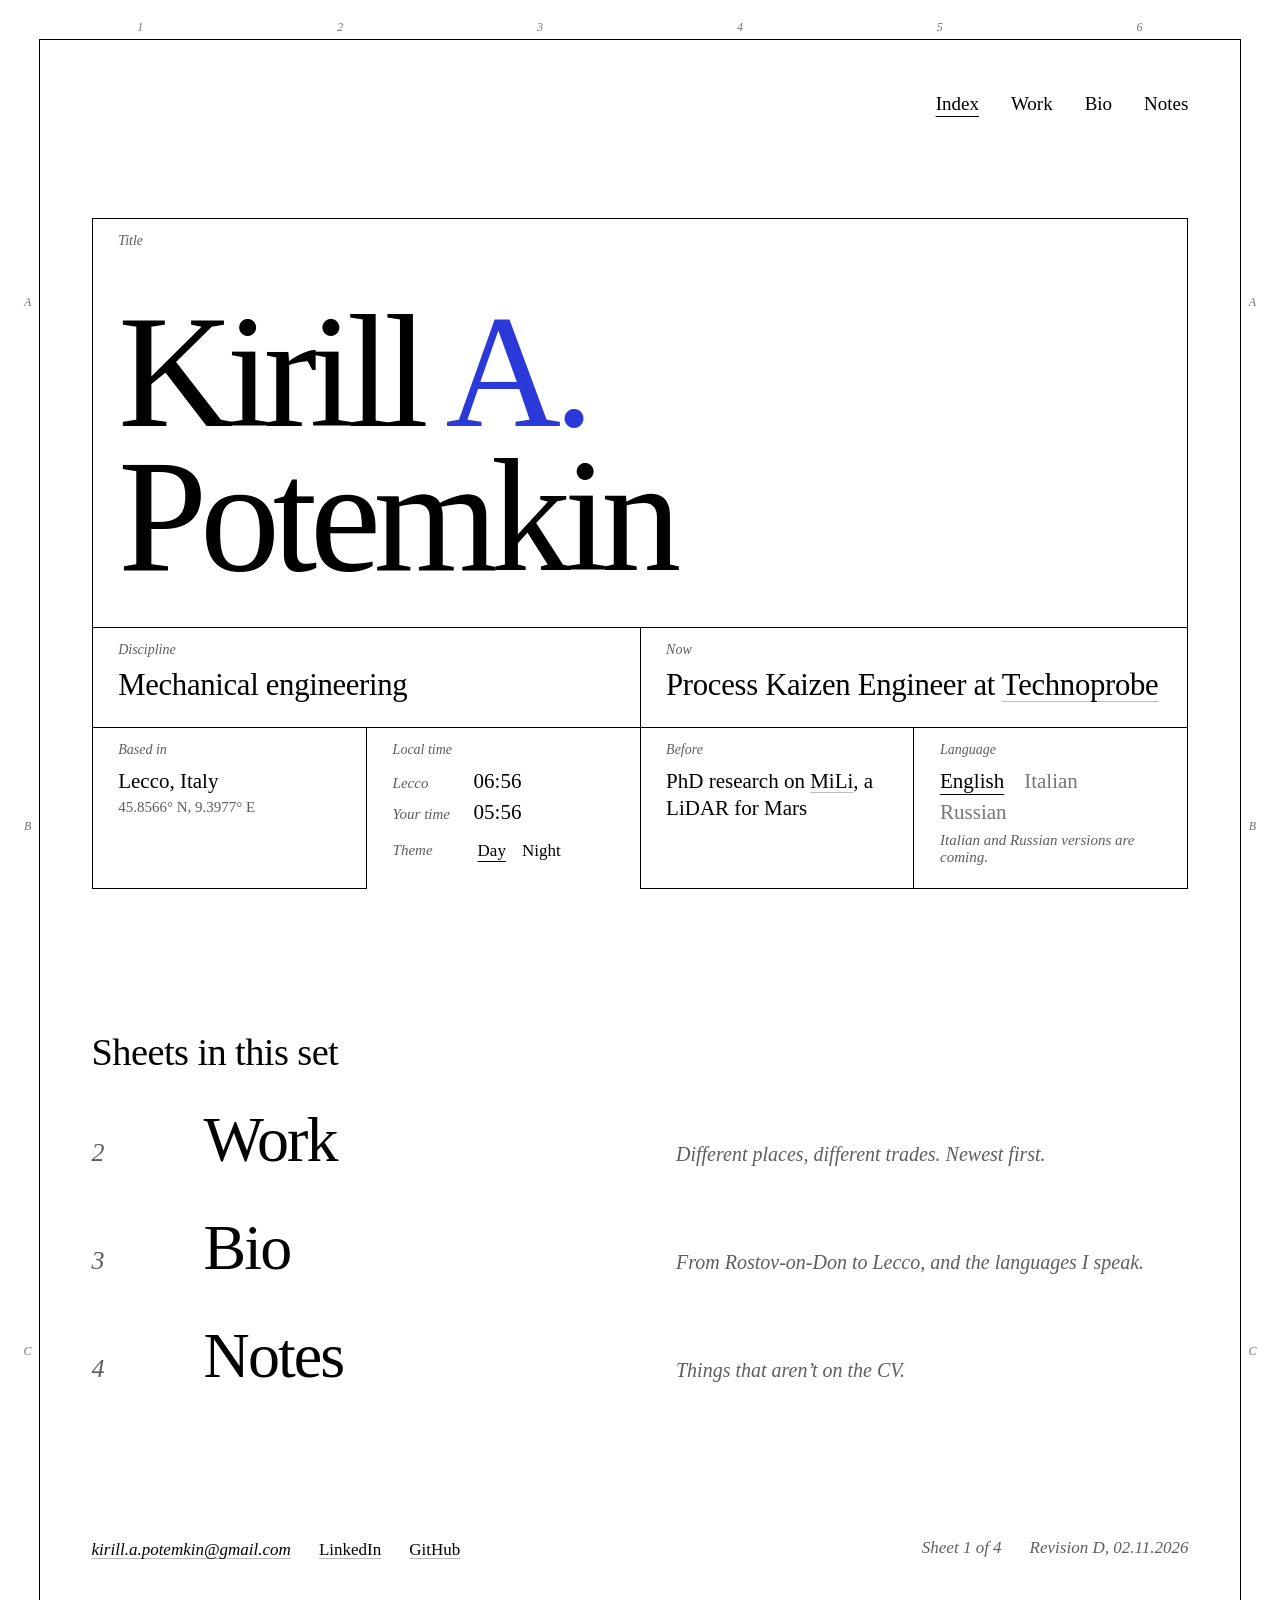
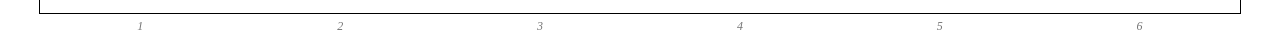
==== commit cf0546d1: "Index: stop the Theme row overflowing its cell on narrow screens Up to 480 px, Based in and Local ti" ====
--- a/index.html
+++ b/index.html
@@ -38,6 +38,9 @@
 .sheet:hover .t{text-decoration:underline;text-decoration-thickness:1px;text-underline-offset:.12em;text-decoration-color:var(--signal)}
 .cv{grid-template-columns:repeat(4,minmax(0,1fr))}
 @media (max-width:760px){.cv{grid-template-columns:repeat(2,minmax(0,1fr))}.cv .w2{grid-column:1 / -1}}
+@media (max-width:480px){.cv .wn{grid-column:1 / -1}}
+.lt{container-type:inline-size}
+@container (max-width:170px){.trow{flex-wrap:wrap}.trow>span{flex-basis:100%}}
 .ln{animation:rise .9s cubic-bezier(.2,.7,.1,1) both}
 @keyframes rise{from{opacity:0;transform:translateY(.25em)}to{opacity:1;transform:none}}
 .mid{display:inline-block;vertical-align:top;line-height:inherit;overflow:hidden;white-space:nowrap;max-width:0;animation:mid-open 1.6s cubic-bezier(.45,0,.15,1) 1.1s forwards}
@@ -50,7 +53,7 @@
 </head>
 <body>
 <div class="page" style="min-height: 100vh; background: var(--paper); color: var(--ink); font-family: 'Michelangelus', Georgia, serif; -webkit-font-smoothing: antialiased; padding: clamp(6px, 1vw, 14px); box-sizing: border-box; overflow-x: clip; display: flex; flex-direction: column">
-<div style="position: relative; flex: 1 0 auto; display: flex; flex-direction: column; width: 100%; max-width: calc(1440px + 2 * clamp(12px, 2vw, 28px)); margin: 0 auto; padding: clamp(12px, 2vw, 28px); border: 1px solid var(--faint); box-sizing: border-box">
+<div style="position: relative; flex: 1 0 auto; display: flex; flex-direction: column; width: 100%; max-width: calc(1440px + 2 * clamp(12px, 2vw, 28px)); margin: 0 auto; padding: clamp(12px, 2vw, 28px); border: 1px solid transparent; box-sizing: border-box">
 <div style="position: relative; flex: 1 0 auto; display: flex; flex-direction: column; border: 1px solid var(--ink); box-sizing: border-box">
 
 <div aria-hidden="true" style="position: absolute; left: 0; right: 0; top: calc(-1 * clamp(12px, 2vw, 28px)); height: clamp(12px, 2vw, 28px); display: flex; justify-content: space-around; align-items: center; font-size: 12px; font-style: italic; color: var(--faint)">
@@ -92,17 +95,17 @@
 <div style="font-size: 14px; font-style: italic; color: var(--muted); margin-bottom: 10px">Now</div>
 <div style="font-size: clamp(24px, 2.4vw, 34px); line-height: 1.15; letter-spacing: -0.01em">Process Kaizen Engineer at <a href="work.html" class="u">Technoprobe</a></div>
 </div>
-<div style="background: var(--paper); padding: 14px clamp(16px, 2vw, 28px) 22px">
+<div class="wn" style="background: var(--paper); padding: 14px clamp(16px, 2vw, 28px) 22px">
 <div style="font-size: 14px; font-style: italic; color: var(--muted); margin-bottom: 10px">Based in</div>
 <div style="font-size: 21px; line-height: 1.3">Lecco, Italy</div>
 <div style="font-size: 15px; color: var(--muted); margin-top: 4px">45.8566° N, 9.3977° E</div>
 </div>
-<div style="background: var(--paper); padding: 14px clamp(16px, 2vw, 28px) 22px">
+<div class="wn lt" style="background: var(--paper); padding: 14px clamp(16px, 2vw, 28px) 22px">
 <div style="font-size: 14px; font-style: italic; color: var(--muted); margin-bottom: 10px">Local time</div>
 <div style="display: flex; align-items: baseline; gap: 12px; font-size: 21px; line-height: 1.3; font-variant-numeric: tabular-nums"><span style="font-size: 15px; font-style: italic; color: var(--muted); min-width: 4.6em">Lecco</span><time data-clock="Europe/Rome">--:--</time></div>
 <div data-yours style="display: flex; align-items: baseline; gap: 12px; margin-top: 4px; font-size: 21px; line-height: 1.3; font-variant-numeric: tabular-nums"><span style="font-size: 15px; font-style: italic; color: var(--muted); min-width: 4.6em">Your time</span><time data-clock>--:--</time></div>
 
-<div role="group" aria-label="Theme" style="display: flex; align-items: center; gap: 4px 16px; margin-top: 12px; font-size: 17px">
+<div role="group" aria-label="Theme" class="trow" style="display: flex; align-items: center; gap: 4px 16px; margin-top: 12px; font-size: 17px">
 <span style="font-size: 15px; font-style: italic; color: var(--muted); min-width: 4.6em">Theme</span>
 <button type="button" class="tbtn" aria-pressed="false" data-set-theme="day">Day</button>
 <button type="button" class="tbtn" aria-pressed="false" data-set-theme="night">Night</button>
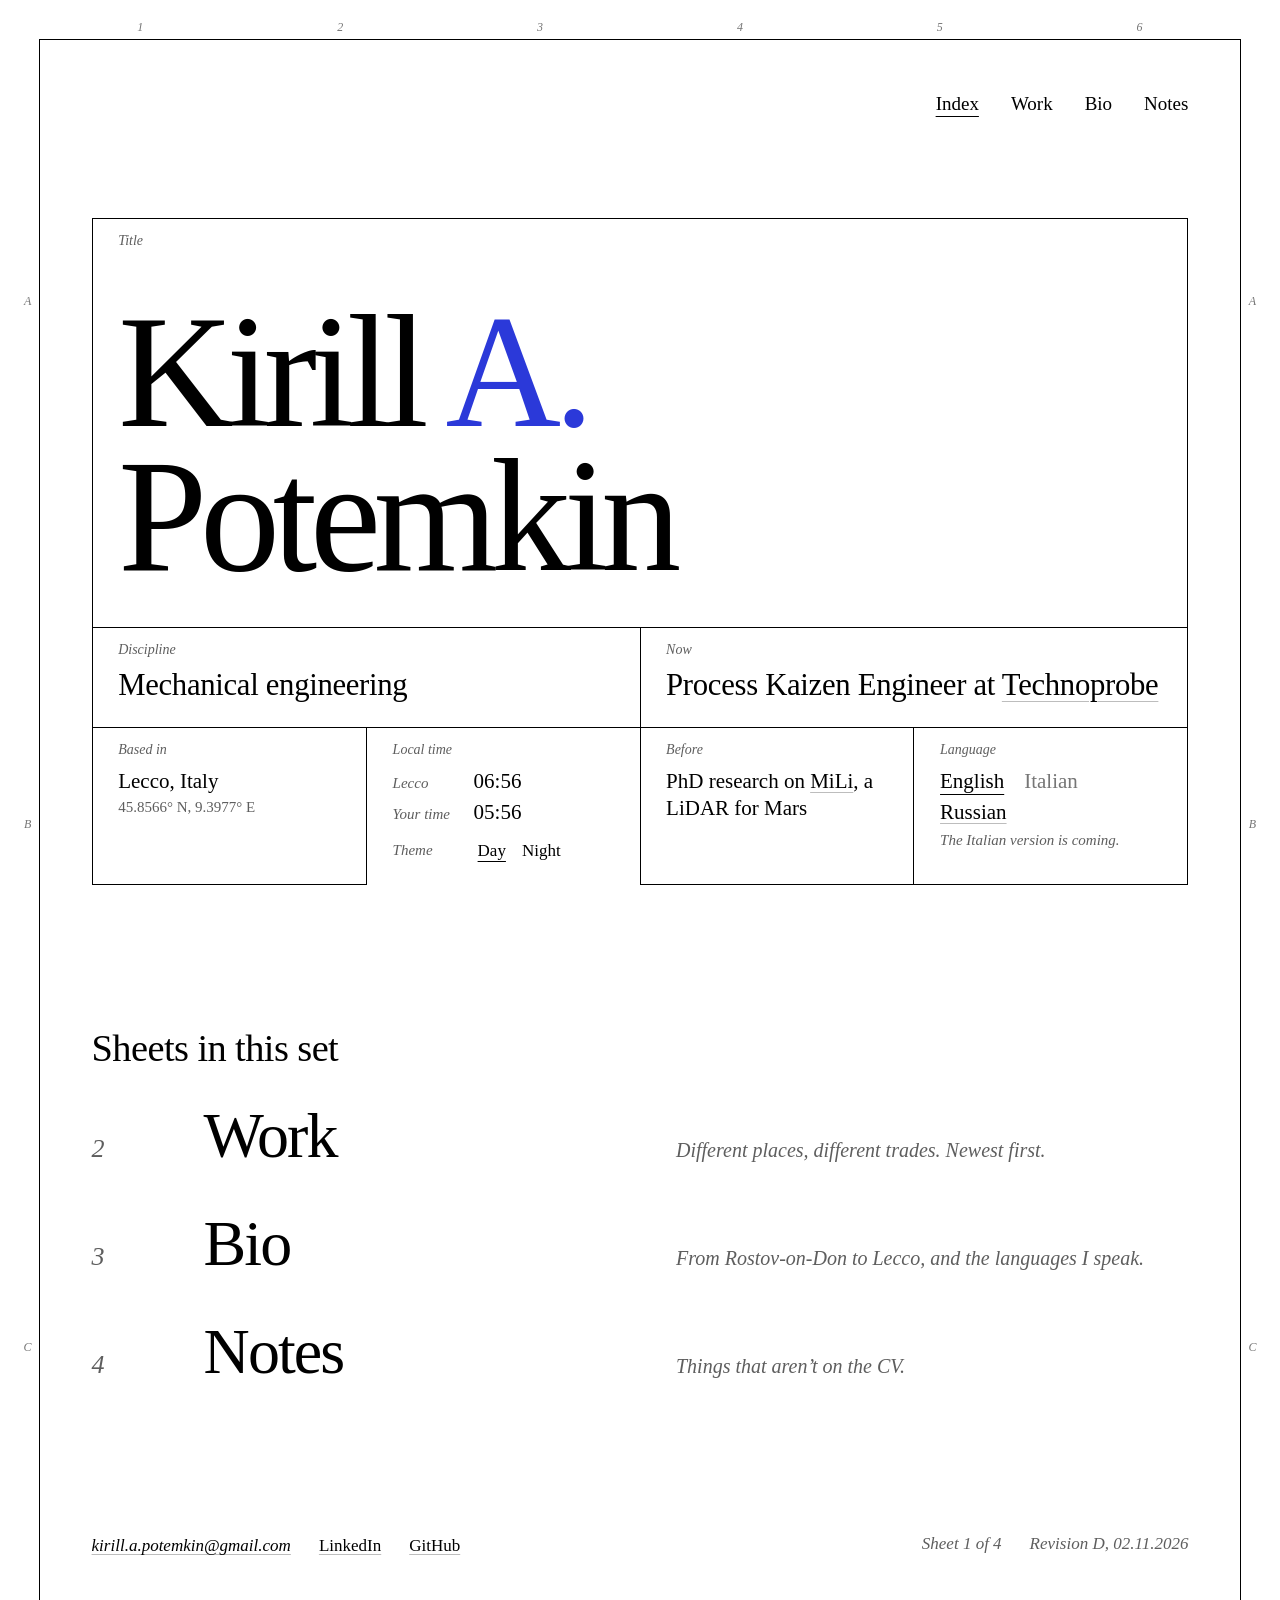
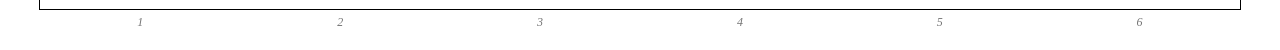
==== commit f168c69b: "Russian version: cover, Work and Research sheets ru/index.html, ru/work.html and ru/research.html ar" ====
--- a/index.html
+++ b/index.html
@@ -10,6 +10,9 @@
 <meta property="og:description" content="Kirill Potemkin, mechanical engineer in Lecco, Italy. Process Kaizen Engineer at Technoprobe; before that, PhD research on MiLi, a LiDAR for Mars.">
 <meta property="og:url" content="https://andreevi.ch/">
 <link rel="canonical" href="https://andreevi.ch/">
+<link rel="alternate" hreflang="en" href="https://andreevi.ch/">
+<link rel="alternate" hreflang="ru" href="https://andreevi.ch/ru/">
+<link rel="alternate" hreflang="x-default" href="https://andreevi.ch/">
 <meta name="color-scheme" content="light dark">
 <link rel="icon" href="assets/favicon.svg" type="image/svg+xml">
 <link rel="preload" href="assets/fonts/Michelangelus-Regular.woff2" as="font" type="font/woff2" crossorigin>
@@ -120,9 +123,9 @@
 <div style="display: flex; flex-wrap: wrap; align-items: baseline; gap: 4px 20px; font-size: 21px; line-height: 1.3">
 <a href="index.html" class="cur" lang="en" aria-current="true">English</a>
 <span aria-disabled="true" style="color: var(--faint)">Italian</span>
-<span aria-disabled="true" style="color: var(--faint)">Russian</span>
+<a href="ru/" class="u" lang="ru" hreflang="ru">Russian</a>
 </div>
-<div style="font-size: 15px; font-style: italic; color: var(--muted); margin-top: 6px">Italian and Russian versions are coming.</div>
+<div style="font-size: 15px; font-style: italic; color: var(--muted); margin-top: 6px">The Italian version is coming.</div>
 </div>
 </div>
 </section>
